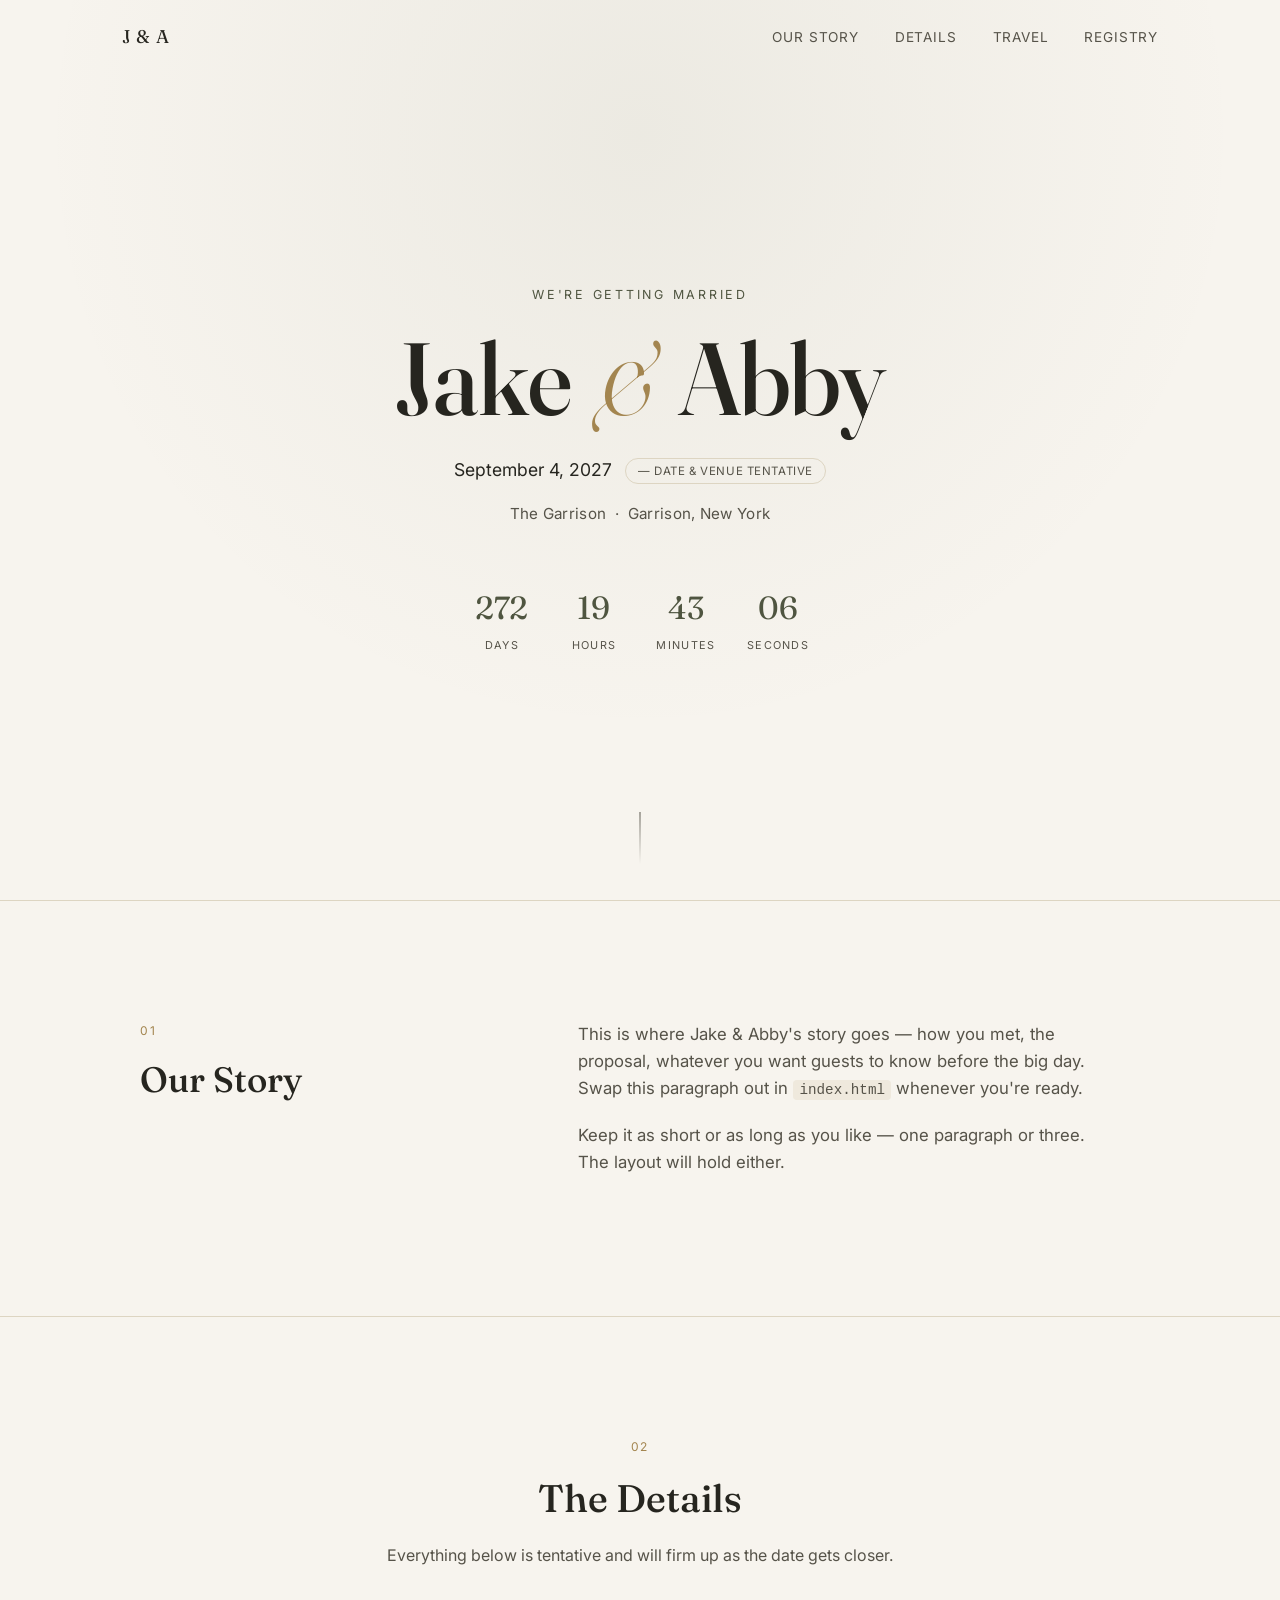
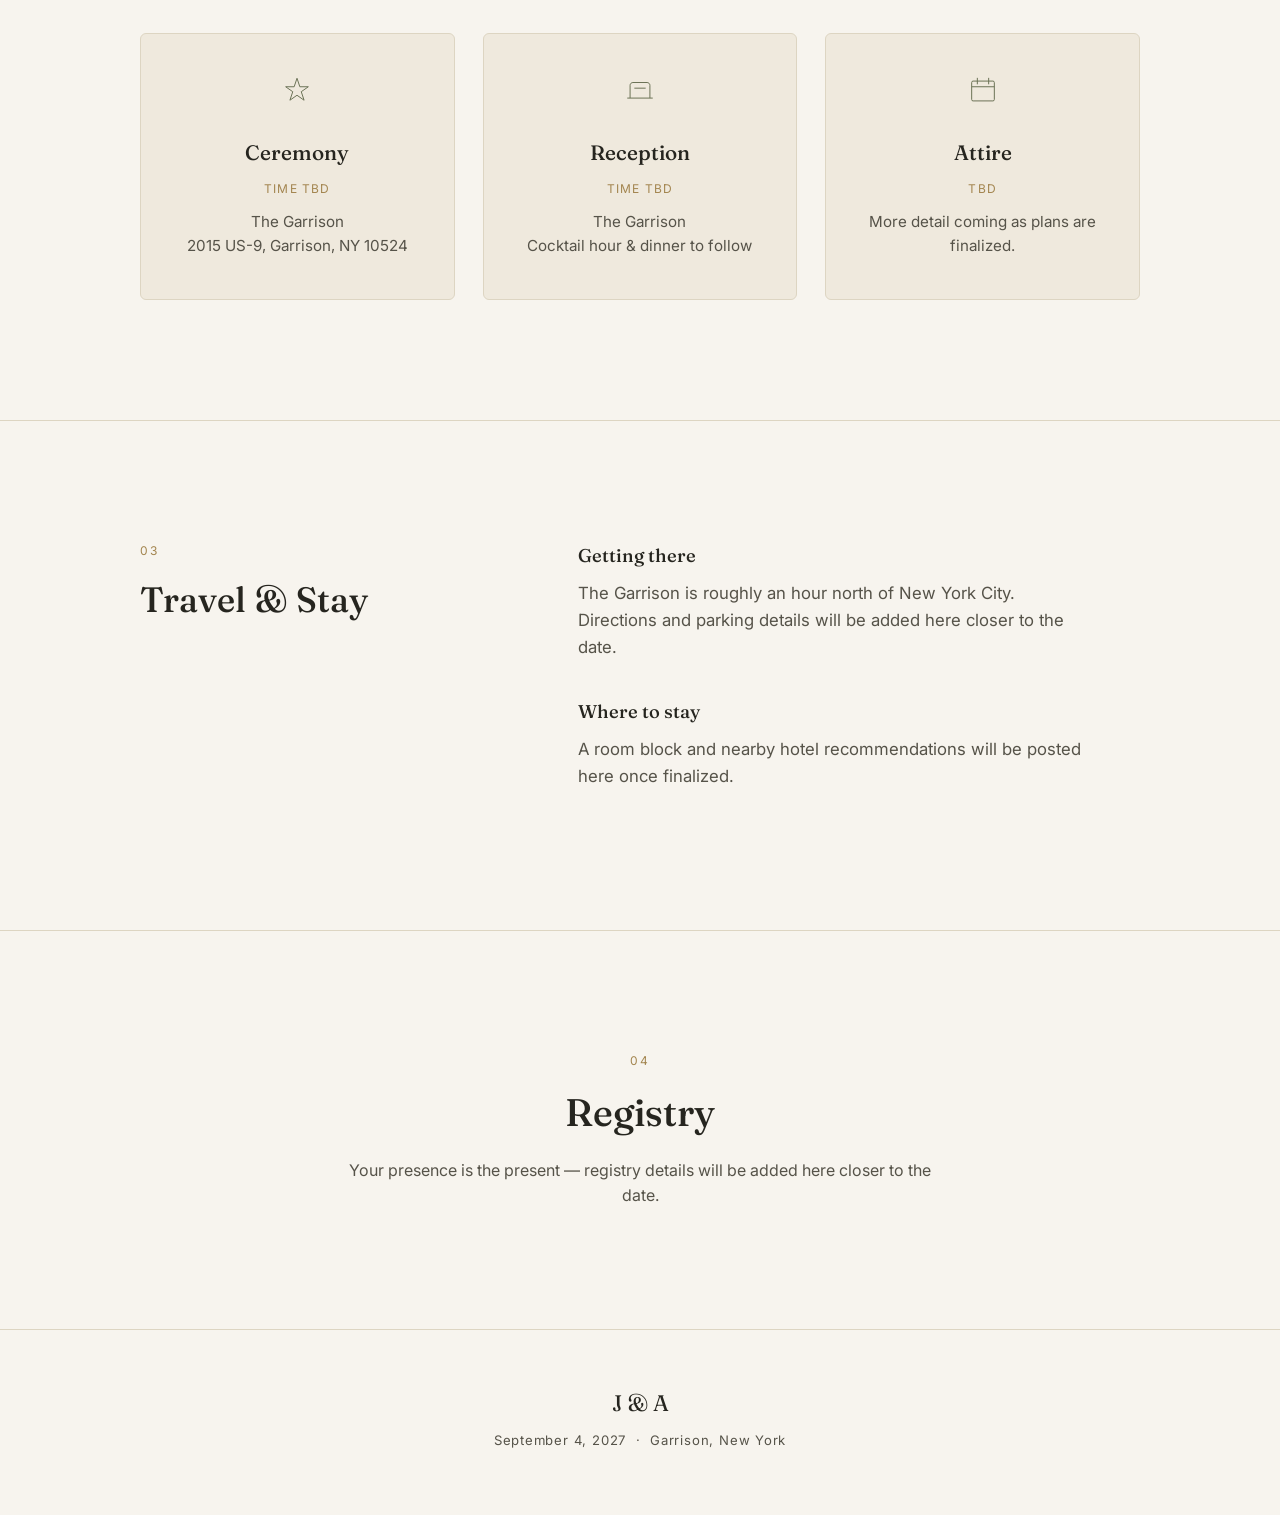
==== index.html @ 5c92dbbd "Wedding site: initial sleek single-page design" ====
<!DOCTYPE html>
<html lang="en">
<head>
<meta charset="UTF-8">
<meta name="viewport" content="width=device-width, initial-scale=1.0">
<title>Jake &amp; Abby — September 4, 2027</title>
<meta name="description" content="Jake and Abby are getting married at The Garrison on September 4, 2027.">
<link rel="icon" href="favicon.svg" type="image/svg+xml">
<link rel="preconnect" href="https://fonts.googleapis.com">
<link rel="preconnect" href="https://fonts.gstatic.com" crossorigin>
<link href="https://fonts.googleapis.com/css2?family=Fraunces:opsz,wght@9..144,300;9..144,400;9..144,500;9..144,600&family=Inter:wght@300;400;500;600&display=swap" rel="stylesheet">
<link rel="stylesheet" href="styles.css">
</head>
<body>

<div id="topbar" class="topbar">
  <nav class="nav">
    <a class="brand" href="#top">J&nbsp;&amp;&nbsp;A</a>
    <button class="nav-toggle" id="navToggle" aria-label="Open menu" aria-expanded="false">
      <span></span><span></span><span></span>
    </button>
    <ul class="nav-links" id="navLinks">
      <li><a href="#story">Our Story</a></li>
      <li><a href="#details">Details</a></li>
      <li><a href="#travel">Travel</a></li>
      <li><a href="#registry">Registry</a></li>
    </ul>
  </nav>
</div>

<main>

  <section id="top" class="hero">
    <div class="hero-inner">
      <p class="eyebrow">We're getting married</p>
      <h1 class="hero-names">Jake <span class="amp">&amp;</span> Abby</h1>
      <p class="hero-date">September 4, 2027 <span class="tentative">— date &amp; venue tentative</span></p>
      <p class="hero-venue">The Garrison &nbsp;·&nbsp; Garrison, New York</p>

      <div class="countdown" id="countdown" aria-live="polite">
        <div class="countdown-item"><span class="num" id="cd-days">–</span><span class="label">Days</span></div>
        <div class="countdown-item"><span class="num" id="cd-hours">–</span><span class="label">Hours</span></div>
        <div class="countdown-item"><span class="num" id="cd-mins">–</span><span class="label">Minutes</span></div>
        <div class="countdown-item"><span class="num" id="cd-secs">–</span><span class="label">Seconds</span></div>
      </div>
    </div>
    <a class="scroll-cue" href="#story" aria-label="Scroll to content">
      <span></span>
    </a>
  </section>

  <section id="story" class="section story">
    <div class="section-inner two-col">
      <div class="col-label">
        <p class="kicker">01</p>
        <h2>Our Story</h2>
      </div>
      <div class="col-body">
        <p>This is where Jake &amp; Abby's story goes — how you met, the proposal, whatever you want guests to
          know before the big day. Swap this paragraph out in <code>index.html</code> whenever you're ready.</p>
        <p>Keep it as short or as long as you like — one paragraph or three. The layout will hold either.</p>
      </div>
    </div>
  </section>

  <section id="details" class="section details">
    <div class="section-inner">
      <div class="col-label centered">
        <p class="kicker">02</p>
        <h2>The Details</h2>
        <p class="section-note">Everything below is tentative and will firm up as the date gets closer.</p>
      </div>

      <div class="cards">
        <div class="card">
          <svg class="card-icon" viewBox="0 0 48 48" fill="none" xmlns="http://www.w3.org/2000/svg">
            <path d="M24 6L28 18H40L30 25L34 37L24 30L14 37L18 25L8 18H20L24 6Z" stroke="currentColor" stroke-width="1.4" stroke-linejoin="round"/>
          </svg>
          <h3>Ceremony</h3>
          <p class="card-time">Time TBD</p>
          <p>The Garrison<br>2015 US-9, Garrison, NY 10524</p>
        </div>

        <div class="card">
          <svg class="card-icon" viewBox="0 0 48 48" fill="none" xmlns="http://www.w3.org/2000/svg">
            <path d="M10 34V16C10 13.79 11.79 12 14 12H34C36.21 12 38 13.79 38 16V34" stroke="currentColor" stroke-width="1.4"/>
            <path d="M6 34H42" stroke="currentColor" stroke-width="1.4"/>
            <path d="M16 20H32" stroke="currentColor" stroke-width="1.4"/>
          </svg>
          <h3>Reception</h3>
          <p class="card-time">Time TBD</p>
          <p>The Garrison<br>Cocktail hour &amp; dinner to follow</p>
        </div>

        <div class="card">
          <svg class="card-icon" viewBox="0 0 48 48" fill="none" xmlns="http://www.w3.org/2000/svg">
            <rect x="8" y="10" width="32" height="28" rx="2" stroke="currentColor" stroke-width="1.4"/>
            <path d="M8 18H40" stroke="currentColor" stroke-width="1.4"/>
            <path d="M16 6V14" stroke="currentColor" stroke-width="1.4" stroke-linecap="round"/>
            <path d="M32 6V14" stroke="currentColor" stroke-width="1.4" stroke-linecap="round"/>
          </svg>
          <h3>Attire</h3>
          <p class="card-time">TBD</p>
          <p>More detail coming as plans are finalized.</p>
        </div>
      </div>
    </div>
  </section>

  <section id="travel" class="section travel">
    <div class="section-inner two-col">
      <div class="col-label">
        <p class="kicker">03</p>
        <h2>Travel &amp; Stay</h2>
      </div>
      <div class="col-body">
        <div class="travel-block">
          <h3>Getting there</h3>
          <p>The Garrison is roughly an hour north of New York City. Directions and parking details will be
            added here closer to the date.</p>
        </div>
        <div class="travel-block">
          <h3>Where to stay</h3>
          <p>A room block and nearby hotel recommendations will be posted here once finalized.</p>
        </div>
      </div>
    </div>
  </section>

  <section id="registry" class="section registry">
    <div class="section-inner centered">
      <p class="kicker">04</p>
      <h2>Registry</h2>
      <p class="section-note">Your presence is the present — registry details will be added here closer to the
        date.</p>
    </div>
  </section>

</main>

<footer class="footer">
  <p class="footer-mark">J&nbsp;&amp;&nbsp;A</p>
  <p class="footer-sub">September 4, 2027 &nbsp;·&nbsp; Garrison, New York</p>
</footer>

<script src="script.js"></script>
</body>
</html>
---- styles.css ----
:root {
  --ivory: #f7f4ee;
  --ivory-deep: #efe9dd;
  --charcoal: #26251f;
  --charcoal-soft: #565349;
  --sage: #6b7256;
  --sage-dark: #4f5540;
  --gold: #a3854f;
  --line: #ddd5c2;
  --serif: "Fraunces", Georgia, serif;
  --sans: "Inter", -apple-system, BlinkMacSystemFont, sans-serif;
}

* { box-sizing: border-box; }

html { scroll-behavior: smooth; }

body {
  margin: 0;
  background: var(--ivory);
  color: var(--charcoal);
  font-family: var(--sans);
  font-weight: 400;
  line-height: 1.6;
  -webkit-font-smoothing: antialiased;
}

h1, h2, h3 {
  font-family: var(--serif);
  font-weight: 500;
  margin: 0;
  color: var(--charcoal);
}

a { color: inherit; text-decoration: none; }

p { margin: 0 0 1em; }
p:last-child { margin-bottom: 0; }

/* ---------- Nav ---------- */

.topbar {
  position: fixed;
  top: 0; left: 0; right: 0;
  z-index: 100;
  transition: background 0.35s ease, box-shadow 0.35s ease, border-color 0.35s ease;
  border-bottom: 1px solid transparent;
}

.topbar.solid {
  background: rgba(247, 244, 238, 0.92);
  backdrop-filter: blur(8px);
  border-bottom-color: var(--line);
}

.nav {
  max-width: 1100px;
  margin: 0 auto;
  display: flex;
  align-items: center;
  justify-content: space-between;
  padding: 22px 32px;
}

.brand {
  font-family: var(--serif);
  font-size: 1.15rem;
  letter-spacing: 0.04em;
}

.nav-links {
  list-style: none;
  display: flex;
  gap: 36px;
  margin: 0;
  padding: 0;
}

.nav-links a {
  font-size: 0.85rem;
  letter-spacing: 0.06em;
  text-transform: uppercase;
  color: var(--charcoal-soft);
  transition: color 0.2s ease;
}

.nav-links a:hover { color: var(--sage-dark); }

.nav-toggle {
  display: none;
  flex-direction: column;
  justify-content: center;
  gap: 5px;
  width: 32px;
  height: 32px;
  background: none;
  border: none;
  cursor: pointer;
  padding: 0;
}

.nav-toggle span {
  display: block;
  height: 1.5px;
  background: var(--charcoal);
  transition: transform 0.25s ease, opacity 0.25s ease;
}

/* ---------- Hero ---------- */

.hero {
  min-height: 100svh;
  display: flex;
  flex-direction: column;
  align-items: center;
  justify-content: center;
  text-align: center;
  padding: 120px 24px 80px;
  position: relative;
  background:
    radial-gradient(circle at 50% 15%, rgba(107, 114, 86, 0.08), transparent 60%),
    var(--ivory);
}

.hero-inner { max-width: 720px; }

.eyebrow {
  font-size: 0.78rem;
  letter-spacing: 0.22em;
  text-transform: uppercase;
  color: var(--sage-dark);
  margin-bottom: 22px;
}

.hero-names {
  font-size: clamp(3.2rem, 10vw, 6.4rem);
  line-height: 1;
  letter-spacing: -0.01em;
}

.hero-names .amp {
  font-style: italic;
  font-weight: 300;
  color: var(--gold);
  padding: 0 0.08em;
}

.hero-date {
  margin-top: 26px;
  font-size: 1.1rem;
  color: var(--charcoal);
}

.tentative {
  display: inline-block;
  font-size: 0.72rem;
  letter-spacing: 0.05em;
  text-transform: uppercase;
  color: var(--charcoal-soft);
  border: 1px solid var(--line);
  border-radius: 100px;
  padding: 3px 12px;
  margin-left: 8px;
  vertical-align: middle;
}

.hero-venue {
  margin-top: 10px;
  font-size: 0.95rem;
  color: var(--charcoal-soft);
  letter-spacing: 0.02em;
}

.countdown {
  display: flex;
  gap: 28px;
  justify-content: center;
  margin-top: 56px;
}

.countdown-item {
  display: flex;
  flex-direction: column;
  align-items: center;
  min-width: 64px;
}

.countdown-item .num {
  font-family: var(--serif);
  font-size: 2rem;
  font-variant-numeric: tabular-nums;
  color: var(--sage-dark);
}

.countdown-item .label {
  margin-top: 4px;
  font-size: 0.68rem;
  letter-spacing: 0.12em;
  text-transform: uppercase;
  color: var(--charcoal-soft);
}

.scroll-cue {
  position: absolute;
  bottom: 36px;
  left: 50%;
  transform: translateX(-50%);
  width: 1px;
  height: 52px;
}

.scroll-cue span {
  display: block;
  width: 1px;
  height: 100%;
  background: linear-gradient(var(--charcoal-soft), transparent);
  animation: cue 1.8s ease-in-out infinite;
}

@keyframes cue {
  0% { transform: scaleY(0); transform-origin: top; opacity: 0; }
  40% { transform: scaleY(1); transform-origin: top; opacity: 1; }
  60% { transform: scaleY(1); transform-origin: bottom; opacity: 1; }
  100% { transform: scaleY(0); transform-origin: bottom; opacity: 0; }
}

/* ---------- Sections ---------- */

.section {
  padding: 120px 24px;
  border-top: 1px solid var(--line);
}

.section-inner {
  max-width: 1000px;
  margin: 0 auto;
}

.two-col {
  display: grid;
  grid-template-columns: 0.8fr 1.2fr;
  gap: 64px;
}

.col-label .kicker,
.centered .kicker {
  font-size: 0.75rem;
  letter-spacing: 0.14em;
  color: var(--gold);
  margin-bottom: 12px;
}

.col-label h2 { font-size: 2.2rem; }

.col-body { font-size: 1.05rem; color: var(--charcoal-soft); max-width: 520px; }
.col-body p { margin-bottom: 1.2em; }
.col-body code {
  background: var(--ivory-deep);
  padding: 2px 6px;
  border-radius: 4px;
  font-size: 0.85em;
}

.centered {
  text-align: center;
  max-width: 620px;
  margin: 0 auto;
}

.centered h2 { font-size: 2.4rem; margin-bottom: 14px; }

.section-note {
  color: var(--charcoal-soft);
  font-size: 1rem;
}

/* Details cards */

.details .col-label { margin-bottom: 64px; }

.cards {
  display: grid;
  grid-template-columns: repeat(3, 1fr);
  gap: 28px;
}

.card {
  background: var(--ivory-deep);
  border: 1px solid var(--line);
  border-radius: 6px;
  padding: 40px 28px;
  text-align: center;
}

.card-icon {
  width: 34px;
  height: 34px;
  color: var(--sage);
  margin-bottom: 20px;
}

.card h3 {
  font-size: 1.3rem;
  margin-bottom: 10px;
}

.card-time {
  font-size: 0.75rem;
  letter-spacing: 0.1em;
  text-transform: uppercase;
  color: var(--gold);
  margin-bottom: 12px;
}

.card p:not(.card-time) { color: var(--charcoal-soft); font-size: 0.95rem; }

/* Travel */

.travel-block { margin-bottom: 36px; }
.travel-block:last-child { margin-bottom: 0; }
.travel-block h3 { font-size: 1.15rem; margin-bottom: 10px; }
.travel-block p { color: var(--charcoal-soft); }

/* ---------- Footer ---------- */

.footer {
  padding: 56px 24px 64px;
  text-align: center;
  border-top: 1px solid var(--line);
}

.footer-mark {
  font-family: var(--serif);
  font-size: 1.4rem;
  margin-bottom: 8px;
}

.footer-sub {
  font-size: 0.82rem;
  letter-spacing: 0.06em;
  color: var(--charcoal-soft);
}

/* ---------- Responsive ---------- */

@media (max-width: 860px) {
  .two-col { grid-template-columns: 1fr; gap: 32px; }
  .cards { grid-template-columns: 1fr; }
  .countdown { gap: 18px; }
  .countdown-item { min-width: 54px; }
}

@media (max-width: 720px) {
  .nav-toggle { display: flex; }

  .nav-links {
    position: fixed;
    top: 0;
    right: 0;
    height: 100svh;
    width: min(78vw, 320px);
    background: var(--ivory);
    flex-direction: column;
    justify-content: center;
    align-items: flex-start;
    gap: 28px;
    padding: 40px;
    transform: translateX(100%);
    transition: transform 0.3s ease;
    box-shadow: -8px 0 24px rgba(0,0,0,0.06);
  }

  .nav-links.open { transform: translateX(0); }

  .nav-links a { font-size: 1rem; }

  body.menu-open { overflow: hidden; }

  .nav-toggle.open span:nth-child(1) { transform: translateY(6.5px) rotate(45deg); }
  .nav-toggle.open span:nth-child(2) { opacity: 0; }
  .nav-toggle.open span:nth-child(3) { transform: translateY(-6.5px) rotate(-45deg); }
}

@media (prefers-reduced-motion: reduce) {
  html { scroll-behavior: auto; }
  .scroll-cue span { animation: none; }
}
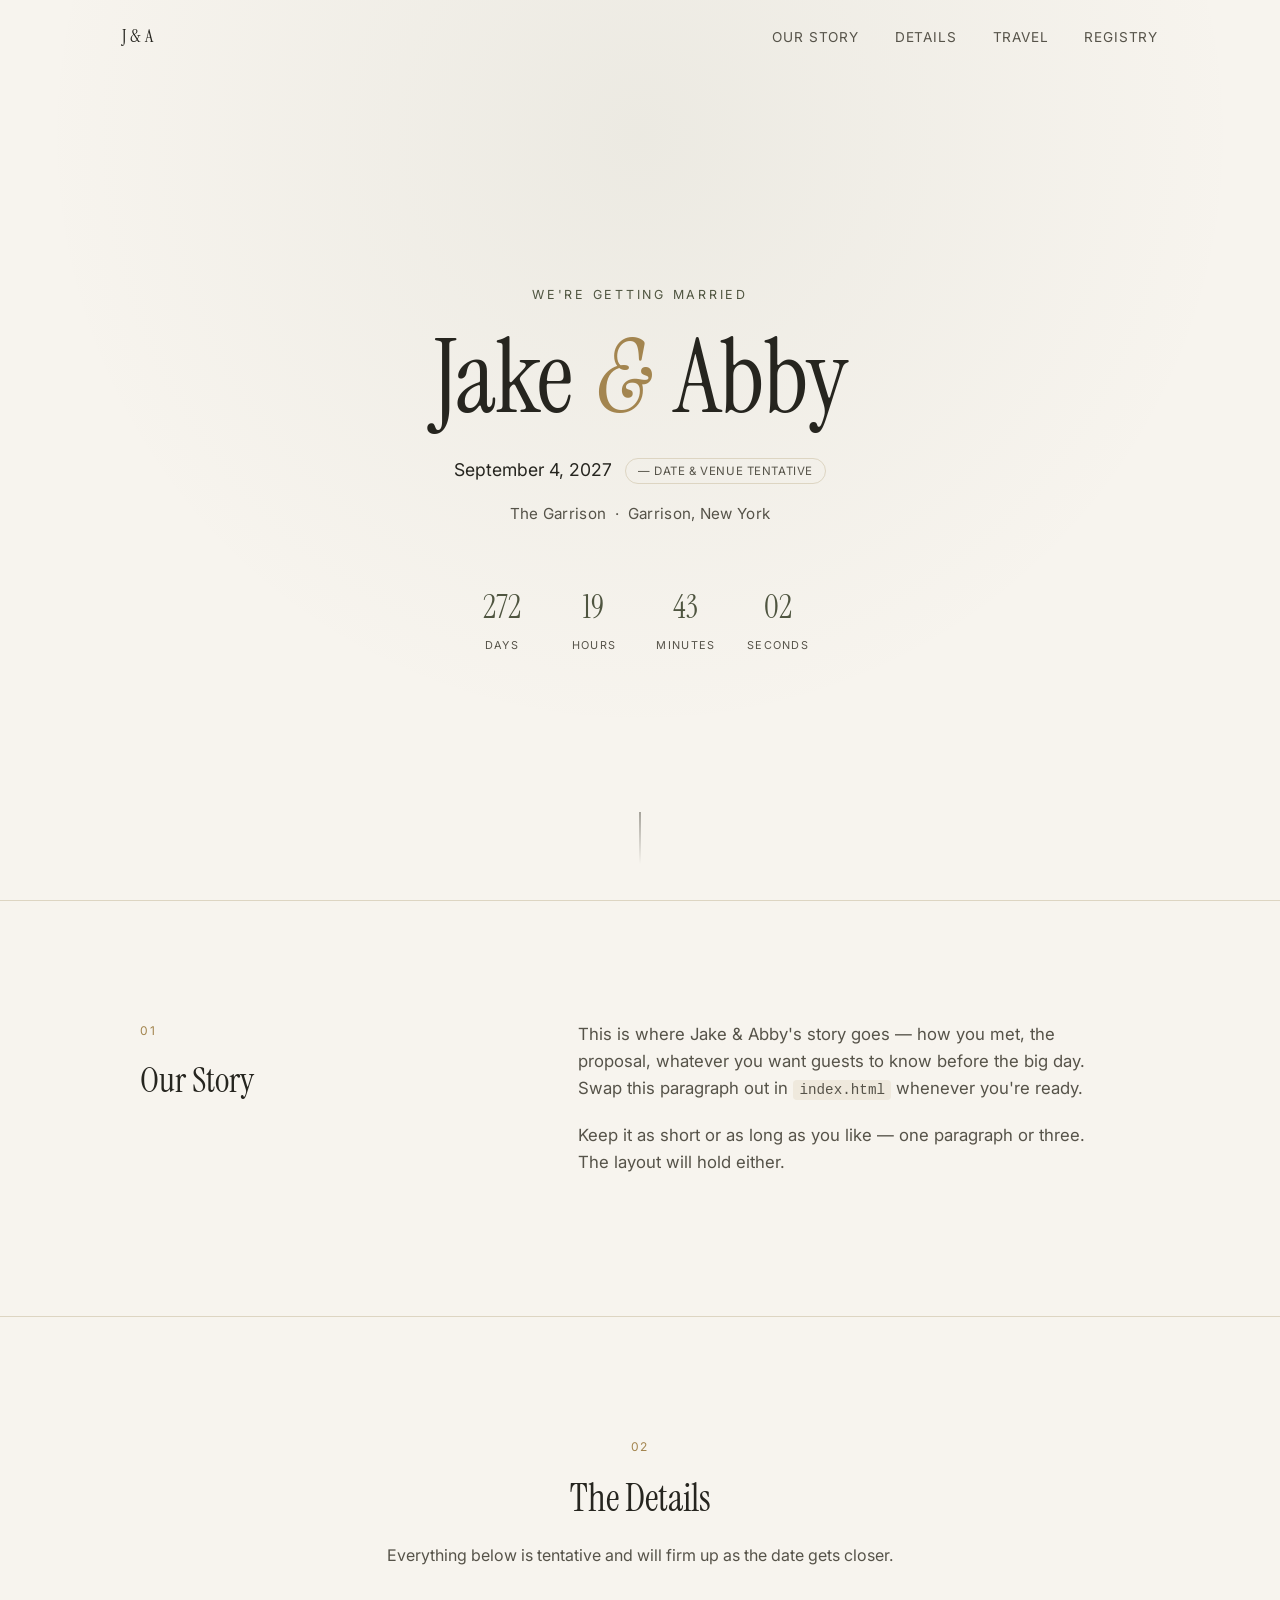
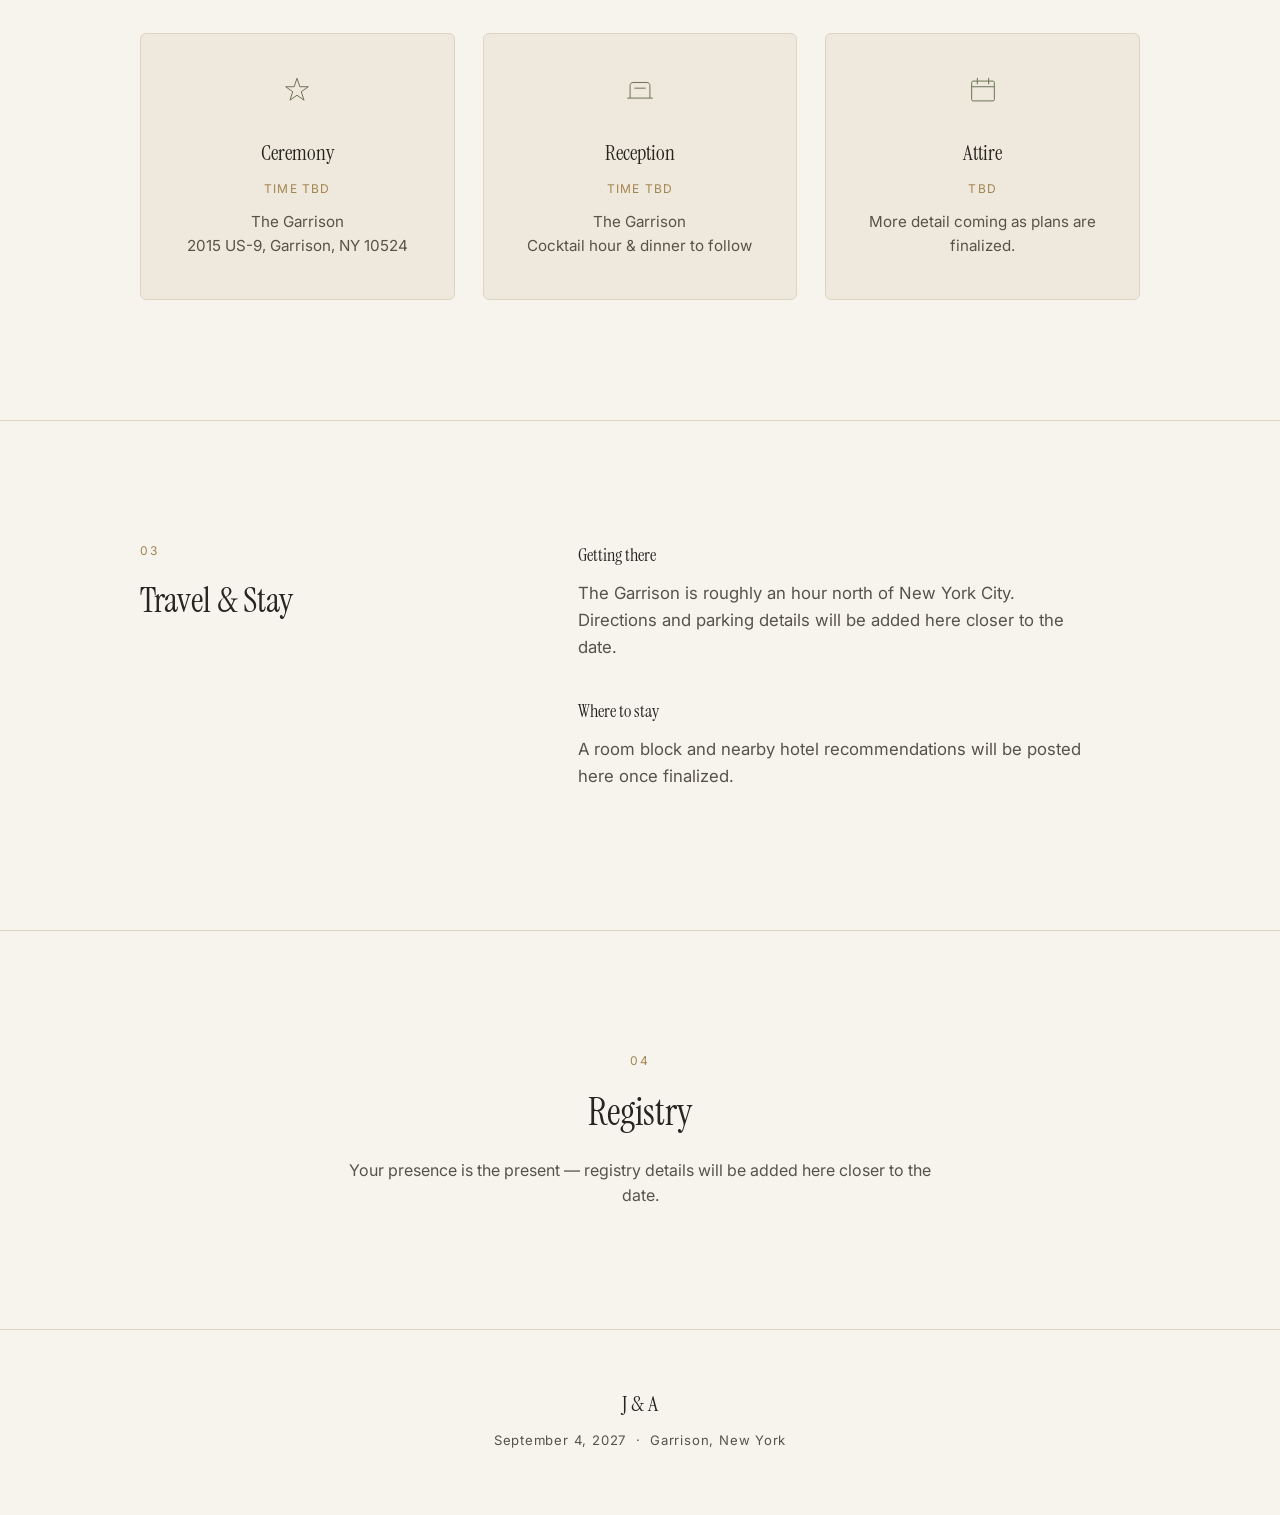
==== commit 75a84058: "Swap display font to Instrument Serif" ====
--- a/index.html
+++ b/index.html
@@ -8,7 +8,7 @@
 <link rel="icon" href="favicon.svg" type="image/svg+xml">
 <link rel="preconnect" href="https://fonts.googleapis.com">
 <link rel="preconnect" href="https://fonts.gstatic.com" crossorigin>
-<link href="https://fonts.googleapis.com/css2?family=Fraunces:opsz,wght@9..144,300;9..144,400;9..144,500;9..144,600&family=Inter:wght@300;400;500;600&display=swap" rel="stylesheet">
+<link href="https://fonts.googleapis.com/css2?family=Instrument+Serif:ital@0;1&family=Inter:wght@300;400;500;600&display=swap" rel="stylesheet">
 <link rel="stylesheet" href="styles.css">
 </head>
 <body>
--- a/styles.css
+++ b/styles.css
@@ -7,7 +7,7 @@
   --sage-dark: #4f5540;
   --gold: #a3854f;
   --line: #ddd5c2;
-  --serif: "Fraunces", Georgia, serif;
+  --serif: "Instrument Serif", Georgia, serif;
   --sans: "Inter", -apple-system, BlinkMacSystemFont, sans-serif;
 }
 
@@ -27,7 +27,7 @@
 
 h1, h2, h3 {
   font-family: var(--serif);
-  font-weight: 500;
+  font-weight: 400;
   margin: 0;
   color: var(--charcoal);
 }
@@ -140,7 +140,6 @@
 
 .hero-names .amp {
   font-style: italic;
-  font-weight: 300;
   color: var(--gold);
   padding: 0 0.08em;
 }
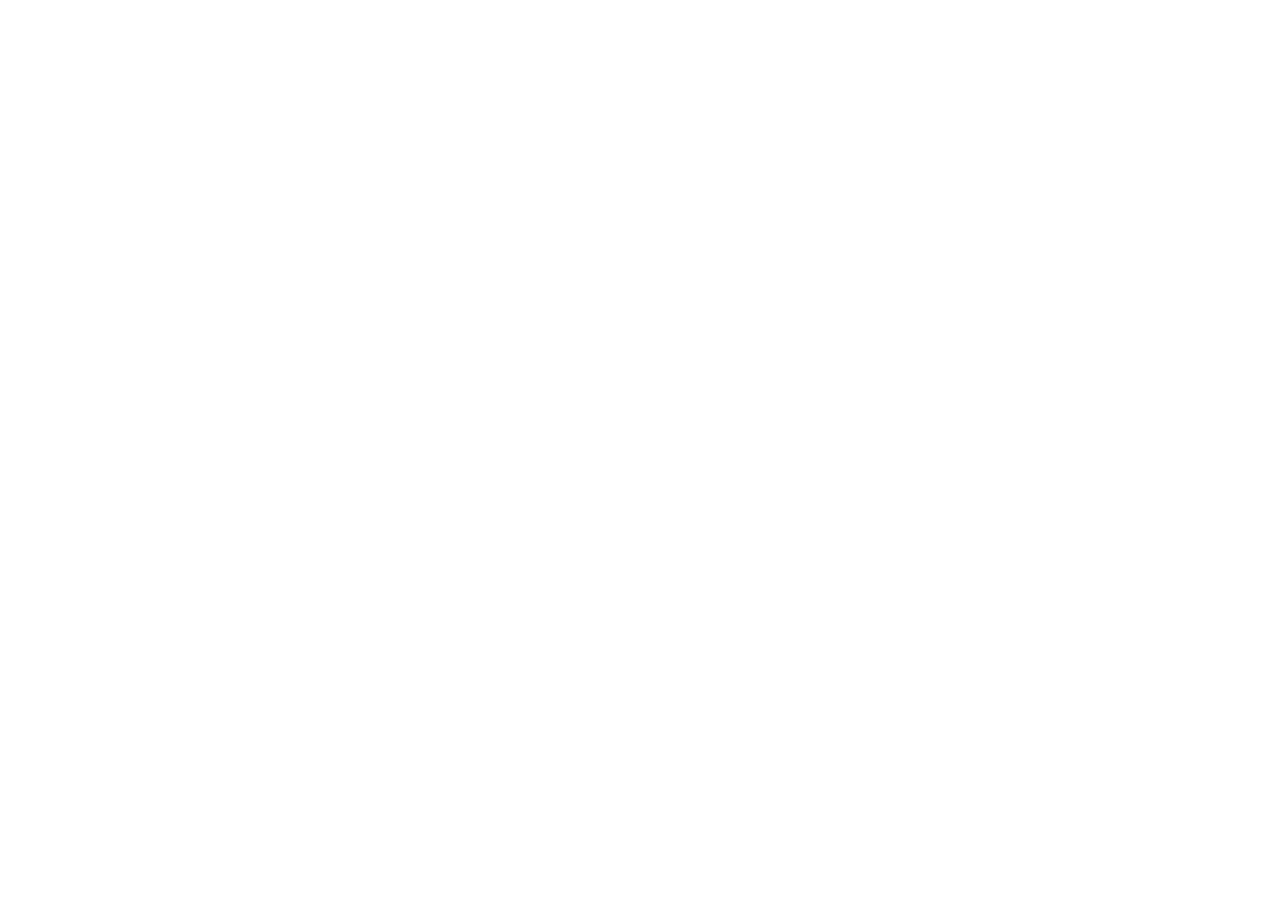
==== commit 21cae3b3: "Redirect jakeandabby.com to Zola wedding site The original single-page site stays in history (75a840" ====
--- a/index.html
+++ b/index.html
@@ -2,147 +2,12 @@
 <html lang="en">
 <head>
 <meta charset="UTF-8">
-<meta name="viewport" content="width=device-width, initial-scale=1.0">
-<title>Jake &amp; Abby — September 4, 2027</title>
-<meta name="description" content="Jake and Abby are getting married at The Garrison on September 4, 2027.">
-<link rel="icon" href="favicon.svg" type="image/svg+xml">
-<link rel="preconnect" href="https://fonts.googleapis.com">
-<link rel="preconnect" href="https://fonts.gstatic.com" crossorigin>
-<link href="https://fonts.googleapis.com/css2?family=Instrument+Serif:ital@0;1&family=Inter:wght@300;400;500;600&display=swap" rel="stylesheet">
-<link rel="stylesheet" href="styles.css">
+<title>Jake &amp; Abby</title>
+<meta http-equiv="refresh" content="0; url=https://www.zola.com/wedding/jabbygoldlick">
+<link rel="canonical" href="https://www.zola.com/wedding/jabbygoldlick">
+<script>location.replace("https://www.zola.com/wedding/jabbygoldlick");</script>
 </head>
 <body>
-
-<div id="topbar" class="topbar">
-  <nav class="nav">
-    <a class="brand" href="#top">J&nbsp;&amp;&nbsp;A</a>
-    <button class="nav-toggle" id="navToggle" aria-label="Open menu" aria-expanded="false">
-      <span></span><span></span><span></span>
-    </button>
-    <ul class="nav-links" id="navLinks">
-      <li><a href="#story">Our Story</a></li>
-      <li><a href="#details">Details</a></li>
-      <li><a href="#travel">Travel</a></li>
-      <li><a href="#registry">Registry</a></li>
-    </ul>
-  </nav>
-</div>
-
-<main>
-
-  <section id="top" class="hero">
-    <div class="hero-inner">
-      <p class="eyebrow">We're getting married</p>
-      <h1 class="hero-names">Jake <span class="amp">&amp;</span> Abby</h1>
-      <p class="hero-date">September 4, 2027 <span class="tentative">— date &amp; venue tentative</span></p>
-      <p class="hero-venue">The Garrison &nbsp;·&nbsp; Garrison, New York</p>
-
-      <div class="countdown" id="countdown" aria-live="polite">
-        <div class="countdown-item"><span class="num" id="cd-days">–</span><span class="label">Days</span></div>
-        <div class="countdown-item"><span class="num" id="cd-hours">–</span><span class="label">Hours</span></div>
-        <div class="countdown-item"><span class="num" id="cd-mins">–</span><span class="label">Minutes</span></div>
-        <div class="countdown-item"><span class="num" id="cd-secs">–</span><span class="label">Seconds</span></div>
-      </div>
-    </div>
-    <a class="scroll-cue" href="#story" aria-label="Scroll to content">
-      <span></span>
-    </a>
-  </section>
-
-  <section id="story" class="section story">
-    <div class="section-inner two-col">
-      <div class="col-label">
-        <p class="kicker">01</p>
-        <h2>Our Story</h2>
-      </div>
-      <div class="col-body">
-        <p>This is where Jake &amp; Abby's story goes — how you met, the proposal, whatever you want guests to
-          know before the big day. Swap this paragraph out in <code>index.html</code> whenever you're ready.</p>
-        <p>Keep it as short or as long as you like — one paragraph or three. The layout will hold either.</p>
-      </div>
-    </div>
-  </section>
-
-  <section id="details" class="section details">
-    <div class="section-inner">
-      <div class="col-label centered">
-        <p class="kicker">02</p>
-        <h2>The Details</h2>
-        <p class="section-note">Everything below is tentative and will firm up as the date gets closer.</p>
-      </div>
-
-      <div class="cards">
-        <div class="card">
-          <svg class="card-icon" viewBox="0 0 48 48" fill="none" xmlns="http://www.w3.org/2000/svg">
-            <path d="M24 6L28 18H40L30 25L34 37L24 30L14 37L18 25L8 18H20L24 6Z" stroke="currentColor" stroke-width="1.4" stroke-linejoin="round"/>
-          </svg>
-          <h3>Ceremony</h3>
-          <p class="card-time">Time TBD</p>
-          <p>The Garrison<br>2015 US-9, Garrison, NY 10524</p>
-        </div>
-
-        <div class="card">
-          <svg class="card-icon" viewBox="0 0 48 48" fill="none" xmlns="http://www.w3.org/2000/svg">
-            <path d="M10 34V16C10 13.79 11.79 12 14 12H34C36.21 12 38 13.79 38 16V34" stroke="currentColor" stroke-width="1.4"/>
-            <path d="M6 34H42" stroke="currentColor" stroke-width="1.4"/>
-            <path d="M16 20H32" stroke="currentColor" stroke-width="1.4"/>
-          </svg>
-          <h3>Reception</h3>
-          <p class="card-time">Time TBD</p>
-          <p>The Garrison<br>Cocktail hour &amp; dinner to follow</p>
-        </div>
-
-        <div class="card">
-          <svg class="card-icon" viewBox="0 0 48 48" fill="none" xmlns="http://www.w3.org/2000/svg">
-            <rect x="8" y="10" width="32" height="28" rx="2" stroke="currentColor" stroke-width="1.4"/>
-            <path d="M8 18H40" stroke="currentColor" stroke-width="1.4"/>
-            <path d="M16 6V14" stroke="currentColor" stroke-width="1.4" stroke-linecap="round"/>
-            <path d="M32 6V14" stroke="currentColor" stroke-width="1.4" stroke-linecap="round"/>
-          </svg>
-          <h3>Attire</h3>
-          <p class="card-time">TBD</p>
-          <p>More detail coming as plans are finalized.</p>
-        </div>
-      </div>
-    </div>
-  </section>
-
-  <section id="travel" class="section travel">
-    <div class="section-inner two-col">
-      <div class="col-label">
-        <p class="kicker">03</p>
-        <h2>Travel &amp; Stay</h2>
-      </div>
-      <div class="col-body">
-        <div class="travel-block">
-          <h3>Getting there</h3>
-          <p>The Garrison is roughly an hour north of New York City. Directions and parking details will be
-            added here closer to the date.</p>
-        </div>
-        <div class="travel-block">
-          <h3>Where to stay</h3>
-          <p>A room block and nearby hotel recommendations will be posted here once finalized.</p>
-        </div>
-      </div>
-    </div>
-  </section>
-
-  <section id="registry" class="section registry">
-    <div class="section-inner centered">
-      <p class="kicker">04</p>
-      <h2>Registry</h2>
-      <p class="section-note">Your presence is the present — registry details will be added here closer to the
-        date.</p>
-    </div>
-  </section>
-
-</main>
-
-<footer class="footer">
-  <p class="footer-mark">J&nbsp;&amp;&nbsp;A</p>
-  <p class="footer-sub">September 4, 2027 &nbsp;·&nbsp; Garrison, New York</p>
-</footer>
-
-<script src="script.js"></script>
+<p><a href="https://www.zola.com/wedding/jabbygoldlick">Continue to our wedding website</a></p>
 </body>
 </html>
